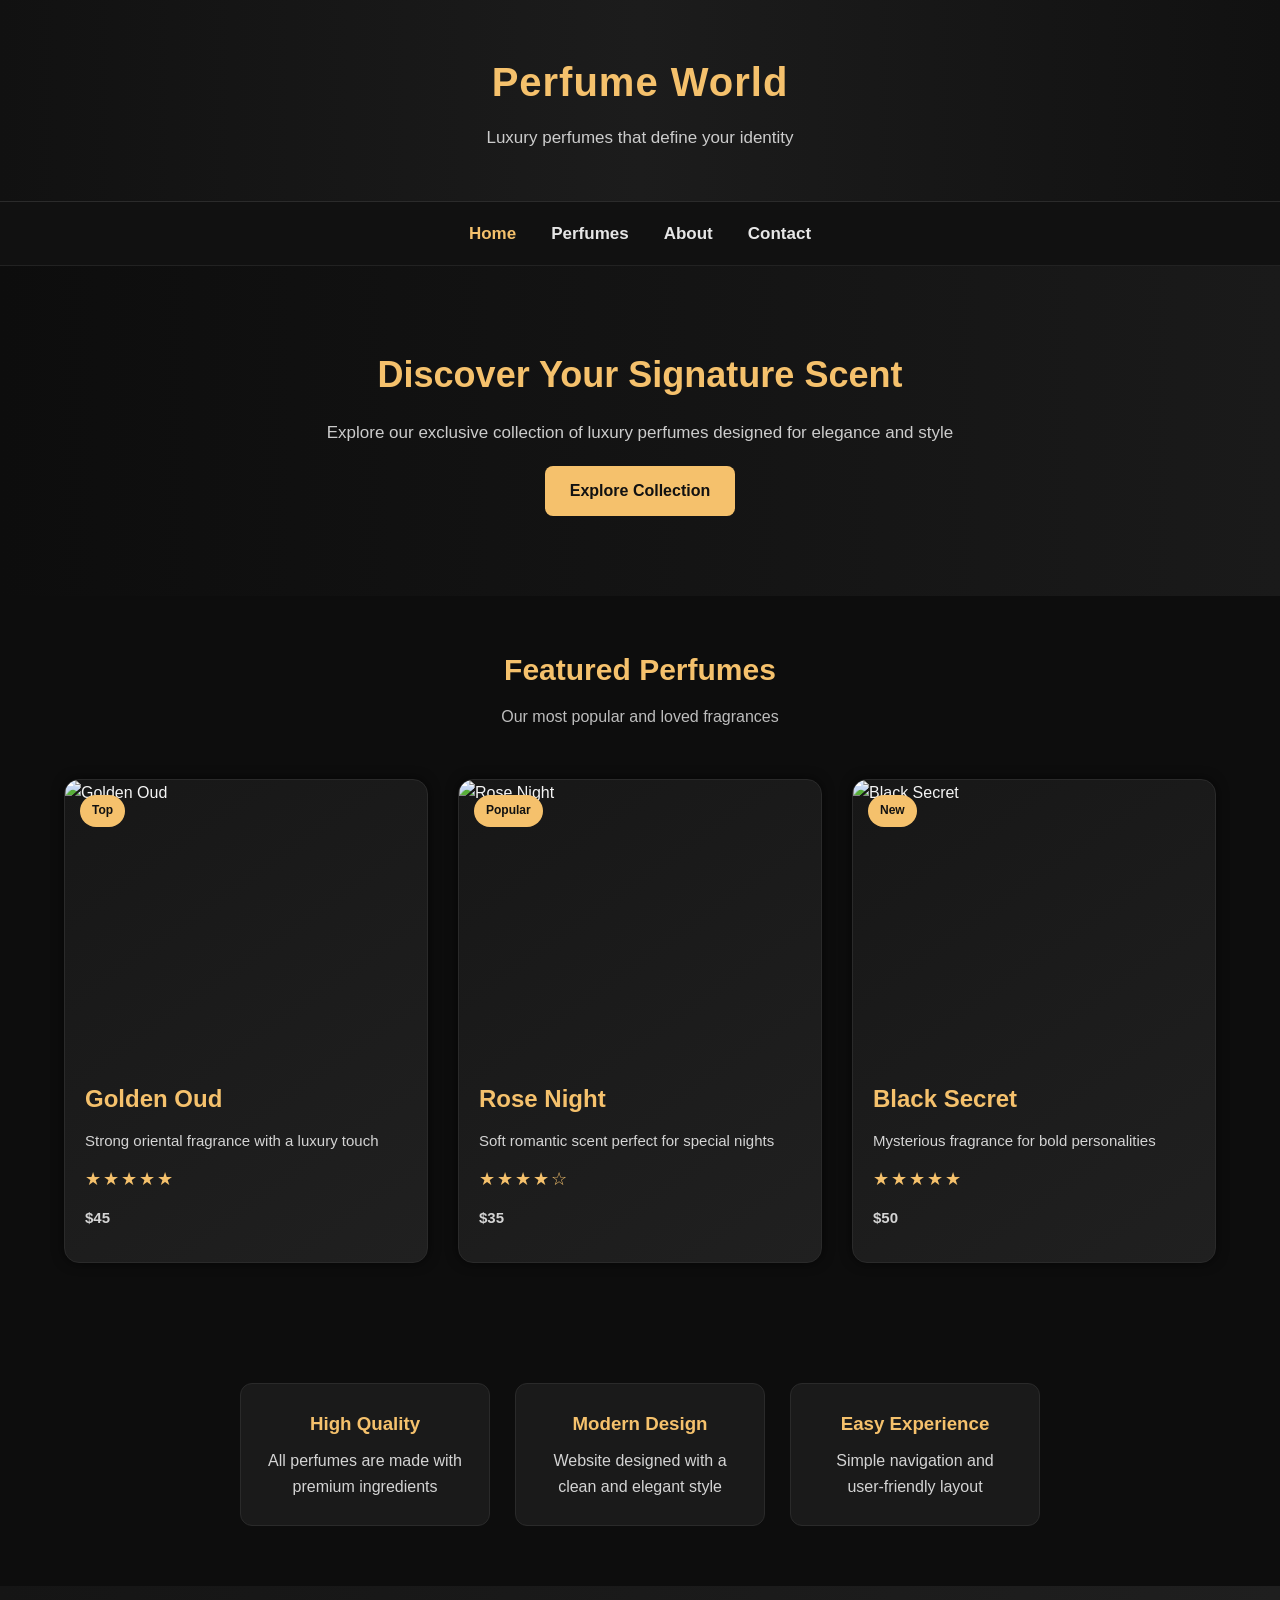
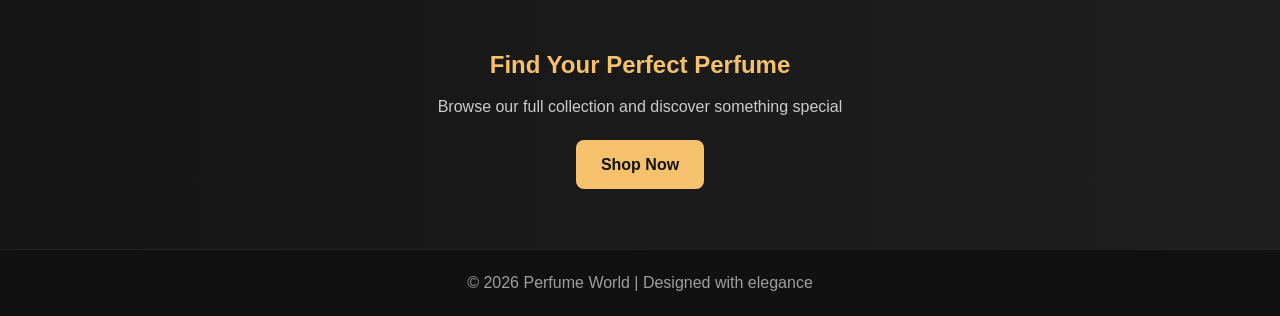
==== index.html @ 1227d88a "Add files via upload" ====
<!DOCTYPE html>
<html lang="en">
<head>
    <meta charset="UTF-8">
    <meta name="viewport" content="width=device-width, initial-scale=1.0">
    <title>Perfume World</title>
    <link rel="stylesheet" href="style.css">
</head>
<body>

    <!-- HEADER -->
    <header class="page-header">
        <h1>Perfume World</h1>
        <p>Luxury perfumes that define your identity</p>
    </header>

    <!-- NAV -->
    <nav>
        <a href="index.html" class="active">Home</a>
        <a href="perfumes.html">Perfumes</a>
        <a href="about.html">About</a>
        <a href="contact.html">Contact</a>
    </nav>

    <!-- HERO -->
    <section class="hero">
        <h2>Discover Your Signature Scent</h2>
        <p>Explore our exclusive collection of luxury perfumes designed for elegance and style</p>
        <a href="perfumes.html" class="btn">Explore Collection</a>
    </section>

    <!-- FEATURED -->
    <section class="section-title">
        <h2>Featured Perfumes</h2>
        <p>Our most popular and loved fragrances</p>
    </section>

    <section class="products">

        <div class="card">
            <span class="badge">Top</span>
            <div class="img-box">
                <img src="images/perfume1.jpg" alt="Golden Oud">
            </div>
            <div class="info">
                <h3>Golden Oud</h3>
                <p>Strong oriental fragrance with a luxury touch</p>
                <div class="stars">★★★★★</div>
                <p class="price">$45</p>
            </div>
        </div>

        <div class="card">
            <span class="badge">Popular</span>
            <div class="img-box">
                <img src="images/perfume2.jpg" alt="Rose Night">
            </div>
            <div class="info">
                <h3>Rose Night</h3>
                <p>Soft romantic scent perfect for special nights</p>
                <div class="stars">★★★★☆</div>
                <p class="price">$35</p>
            </div>
        </div>

        <div class="card">
            <span class="badge">New</span>
            <div class="img-box">
                <img src="images/perfume3.jpg" alt="Black Secret">
            </div>
            <div class="info">
                <h3>Black Secret</h3>
                <p>Mysterious fragrance for bold personalities</p>
                <div class="stars">★★★★★</div>
                <p class="price">$50</p>
            </div>
        </div>

    </section>

    <!-- WHY US -->
    <section class="features">

        <div class="feature-box">
            <h3>High Quality</h3>
            <p>All perfumes are made with premium ingredients</p>
        </div>

        <div class="feature-box">
            <h3>Modern Design</h3>
            <p>Website designed with a clean and elegant style</p>
        </div>

        <div class="feature-box">
            <h3>Easy Experience</h3>
            <p>Simple navigation and user-friendly layout</p>
        </div>

    </section>

    <!-- CTA -->
    <section class="cta">
        <h2>Find Your Perfect Perfume</h2>
        <p>Browse our full collection and discover something special</p>
        <a href="perfumes.html" class="btn">Shop Now</a>
    </section>

    <!-- FOOTER -->
    <footer>
        <p>&copy; 2026 Perfume World | Designed with elegance</p>
    </footer>

</body>
</html>
---- style.css ----
* {
    margin: 0;
    padding: 0;
    box-sizing: border-box;
}

body {
    font-family: Arial, sans-serif;
    background-color: #0d0d0d;
    color: #f5f5f5;
    line-height: 1.6;
}

/* HEADER */
.page-header {
    background: linear-gradient(to right, #111111, #1c1c1c, #111111);
    text-align: center;
    padding: 50px 20px;
    border-bottom: 1px solid #2b2b2b;
}

.page-header h1 {
    font-size: 40px;
    color: #f5c16c;
    margin-bottom: 10px;
    letter-spacing: 1px;
}

.page-header p {
    color: #cccccc;
    font-size: 17px;
}

/* NAV */
nav {
    background-color: #111111;
    display: flex;
    justify-content: center;
    align-items: center;
    gap: 35px;
    padding: 18px 15px;
    position: sticky;
    top: 0;
    z-index: 1000;
    border-bottom: 1px solid #222;
}

nav a {
    color: #e6e6e6;
    text-decoration: none;
    font-size: 17px;
    font-weight: bold;
    transition: 0.3s;
}

nav a:hover,
nav a.active {
    color: #f5c16c;
}

/* SECTION TITLE */
.section-title {
    text-align: center;
    padding: 50px 20px 20px;
}

.section-title h2 {
    font-size: 30px;
    color: #f5c16c;
    margin-bottom: 10px;
}

.section-title p {
    color: #bdbdbd;
    font-size: 16px;
}

/* HERO */
.hero {
    text-align: center;
    padding: 80px 20px;
    background: linear-gradient(to right, #0d0d0d, #1a1a1a);
}

.hero h2 {
    font-size: 36px;
    color: #f5c16c;
    margin-bottom: 15px;
}

.hero p {
    color: #cccccc;
    margin-bottom: 20px;
    font-size: 17px;
}

.btn {
    background-color: #f5c16c;
    color: #111;
    padding: 12px 25px;
    border-radius: 8px;
    text-decoration: none;
    font-weight: bold;
    transition: 0.3s;
    display: inline-block;
}

.btn:hover {
    background-color: #ddb05c;
}

/* FEATURES */
.features {
    display: flex;
    justify-content: center;
    gap: 25px;
    padding: 60px 20px;
    flex-wrap: wrap;
}

.feature-box {
    background-color: #1a1a1a;
    padding: 25px;
    width: 250px;
    text-align: center;
    border-radius: 12px;
    border: 1px solid #2a2a2a;
    transition: 0.3s;
}

.feature-box:hover {
    transform: translateY(-8px);
    border-color: #f5c16c;
}

.feature-box h3 {
    color: #f5c16c;
    margin-bottom: 10px;
}

.feature-box p {
    color: #d4d4d4;
}

/* CTA */
.cta {
    text-align: center;
    padding: 60px 20px;
    background: linear-gradient(to right, #151515, #1f1f1f);
}

.cta h2 {
    color: #f5c16c;
    margin-bottom: 10px;
}

.cta p {
    color: #ccc;
    margin-bottom: 20px;
}

/* SEARCH */
.search-box {
    text-align: center;
    margin: 30px 20px;
}

.search-box input {
    width: 320px;
    max-width: 90%;
    padding: 12px;
    border-radius: 8px;
    border: 1px solid #444;
    background-color: #111;
    color: white;
    outline: none;
}

.search-box input:focus {
    border-color: #f5c16c;
    box-shadow: 0 0 8px rgba(245, 193, 108, 0.15);
}

/* PRODUCTS */
.products {
    width: 90%;
    margin: 30px auto 60px;
    display: grid;
    grid-template-columns: repeat(3, 1fr);
    gap: 30px;
}

/* CARD */
.card {
    background: linear-gradient(145deg, #171717, #202020);
    border-radius: 15px;
    overflow: hidden;
    box-shadow: 0 0 12px rgba(0, 0, 0, 0.6);
    position: relative;
    transition: 0.4s;
    border: 1px solid #2a2a2a;
}

.card:hover {
    transform: translateY(-10px);
    box-shadow: 0 0 20px rgba(245, 193, 108, 0.20);
}

.badge {
    position: absolute;
    top: 15px;
    left: 15px;
    background-color: #f5c16c;
    color: #111;
    padding: 6px 12px;
    font-size: 12px;
    font-weight: bold;
    border-radius: 20px;
    z-index: 2;
}

.img-box {
    overflow: hidden;
}

.img-box img {
    width: 100%;
    height: 280px;
    object-fit: cover;
    display: block;
    transition: 0.5s;
}

.card:hover .img-box img {
    transform: scale(1.08);
}

.info {
    padding: 20px;
}

.info h3 {
    font-size: 24px;
    color: #f5c16c;
    margin-bottom: 10px;
}

.info p {
    color: #d4d4d4;
    margin-bottom: 12px;
    font-size: 15px;
}

.stars {
    color: #f5c16c;
    margin-bottom: 12px;
    font-size: 18px;
    letter-spacing: 2px;
}

.price {
    font-size: 22px;
    font-weight: bold;
    color: #ffffff;
    margin-bottom: 15px;
}

.buy-btn {
    width: 100%;
    padding: 12px;
    background-color: transparent;
    color: #f5c16c;
    border: 1px solid #f5c16c;
    border-radius: 8px;
    font-size: 15px;
    font-weight: bold;
    cursor: pointer;
    transition: 0.3s;
}

.buy-btn:hover {
    background-color: #f5c16c;
    color: #111;
}

/* NEWSLETTER */
.newsletter {
    width: 85%;
    margin: 0 auto 60px;
    background: linear-gradient(to right, #151515, #1d1d1d);
    border: 1px solid #2a2a2a;
    border-radius: 15px;
    text-align: center;
    padding: 45px 20px;
}

.newsletter h2 {
    font-size: 30px;
    color: #f5c16c;
    margin-bottom: 12px;
}

.newsletter p {
    color: #cfcfcf;
    margin-bottom: 25px;
    font-size: 16px;
}

.newsletter-form {
    display: flex;
    justify-content: center;
    gap: 10px;
    flex-wrap: wrap;
}

.newsletter-form input {
    width: 320px;
    max-width: 100%;
    padding: 12px;
    border: 1px solid #444;
    border-radius: 8px;
    background-color: #0f0f0f;
    color: white;
    outline: none;
}

.newsletter-form input:focus {
    border-color: #f5c16c;
    box-shadow: 0 0 8px rgba(245, 193, 108, 0.15);
}

.newsletter-form button {
    padding: 12px 22px;
    border: none;
    border-radius: 8px;
    background-color: #f5c16c;
    color: #111;
    font-weight: bold;
    cursor: pointer;
    transition: 0.3s;
}

.newsletter-form button:hover {
    background-color: #ddb05c;
}

/* CONTACT HERO */
.contact-hero {
    text-align: center;
    padding: 50px 20px 20px;
}

.contact-hero h2 {
    color: #f5c16c;
    font-size: 32px;
    margin-bottom: 10px;
}

.contact-hero p {
    color: #cfcfcf;
    font-size: 16px;
}

/* CONTACT / LOGIN BOXES */
.contact-section {
    width: 90%;
    margin: 50px auto;
    display: grid;
    grid-template-columns: 1fr 1fr;
    gap: 30px;
}

.contact-info-box,
.contact-form-box {
    background: linear-gradient(145deg, #171717, #202020);
    border: 1px solid #2a2a2a;
    border-radius: 15px;
    padding: 30px;
}

.fancy-box {
    background: linear-gradient(145deg, #161616, #222222);
    border: 1px solid #2e2e2e;
    border-radius: 18px;
    box-shadow: 0 0 18px rgba(0, 0, 0, 0.35);
    transition: 0.3s;
}

.fancy-box:hover {
    transform: translateY(-5px);
    box-shadow: 0 0 25px rgba(245, 193, 108, 0.12);
}

.contact-info-box h2,
.contact-form-box h2 {
    color: #f5c16c;
    margin-bottom: 15px;
}

.contact-info-box p {
    color: #d2d2d2;
    margin-bottom: 12px;
}

.contact-details {
    margin-top: 20px;
}

.detail-card {
    background-color: #111;
    border: 1px solid #2b2b2b;
    border-radius: 14px;
    padding: 18px;
    margin-top: 15px;
}

.detail-card h3 {
    color: #f5c16c;
    margin-bottom: 6px;
    font-size: 18px;
}

.detail-card p {
    color: #d8d8d8;
    margin: 0;
}

/* FORMS */
.contact-form label {
    display: block;
    margin-bottom: 8px;
    color: #f5c16c;
    font-weight: bold;
}

.contact-form input,
.contact-form textarea {
    width: 100%;
    padding: 12px;
    margin-bottom: 18px;
    border-radius: 8px;
    border: 1px solid #333;
    background-color: #0f0f0f;
    color: white;
    outline: none;
}

.contact-form input:focus,
.contact-form textarea:focus {
    border-color: #f5c16c;
    box-shadow: 0 0 8px rgba(245, 193, 108, 0.15);
}

.send-btn {
    width: 100%;
    padding: 12px;
    background-color: #f5c16c;
    color: #111;
    border: none;
    border-radius: 8px;
    font-weight: bold;
    cursor: pointer;
    transition: 0.3s;
}

.send-btn:hover {
    background-color: #ddb05c;
}

/* LOGIN */
.login-wrapper {
    width: 90%;
    margin: 60px auto;
    display: flex;
    justify-content: center;
    align-items: center;
}

.login-card {
    width: 100%;
    max-width: 500px;
    padding: 35px;
}

.login-top {
    text-align: center;
    margin-bottom: 25px;
}

.login-top h2 {
    color: #f5c16c;
    font-size: 30px;
    margin-bottom: 8px;
}

.login-top p {
    color: #cfcfcf;
    font-size: 15px;
}

.login-extra {
    text-align: center;
    margin-top: 18px;
}

.login-extra p {
    color: #d0d0d0;
    font-size: 14px;
}

.login-extra span {
    color: #f5c16c;
    font-weight: bold;
    cursor: pointer;
}

.single-box {
    max-width: 500px;
    margin: 0 auto;
    grid-column: 1 / -1;
}

/* CART */
.cart-section {
    width: 90%;
    margin: 50px auto;
}

.cart-item {
    display: flex;
    gap: 20px;
    background: linear-gradient(145deg, #171717, #202020);
    border: 1px solid #2a2a2a;
    border-radius: 15px;
    padding: 20px;
    margin-bottom: 20px;
    align-items: center;
}

.cart-item img {
    width: 140px;
    height: 140px;
    object-fit: cover;
    border-radius: 12px;
}

.cart-item-info h3 {
    color: #f5c16c;
    margin-bottom: 8px;
}

.cart-item-info p {
    color: #d4d4d4;
    margin-bottom: 8px;
}

.cart-buttons {
    display: flex;
    gap: 10px;
    margin-top: 10px;
    flex-wrap: wrap;
}

.cart-buttons button,
.clear-btn {
    padding: 10px 14px;
    border: 1px solid #f5c16c;
    background: transparent;
    color: #f5c16c;
    border-radius: 8px;
    cursor: pointer;
    transition: 0.3s;
}

.cart-buttons button:hover,
.clear-btn:hover {
    background-color: #f5c16c;
    color: #111;
}

.cart-summary {
    margin-top: 30px;
    background: linear-gradient(145deg, #171717, #202020);
    border: 1px solid #2a2a2a;
    border-radius: 15px;
    padding: 25px;
    text-align: center;
}

.cart-summary h2 {
    color: #f5c16c;
    margin-bottom: 15px;
}

#cart-total {
    font-size: 24px;
    color: white;
    margin-bottom: 20px;
}

.empty-cart {
    text-align: center;
    color: #cccccc;
    font-size: 20px;
    margin: 40px 0;
}

/* LOADER */
#loader {
    position: fixed;
    width: 100%;
    height: 100%;
    background: #0d0d0d;
    display: flex;
    justify-content: center;
    align-items: center;
    z-index: 9999;
}

#loader::after {
    content: "";
    width: 45px;
    height: 45px;
    border: 4px solid #f5c16c;
    border-top: 4px solid transparent;
    border-radius: 50%;
    animation: spin 1s linear infinite;
}

/* TOAST */
.toast-message {
    position: fixed;
    right: 20px;
    bottom: 20px;
    background-color: #f5c16c;
    color: #111;
    padding: 12px 18px;
    border-radius: 8px;
    font-weight: bold;
    z-index: 10000;
    opacity: 0;
    transform: translateY(20px);
    transition: 0.3s;
}

.toast-message.show {
    opacity: 1;
    transform: translateY(0);
}

@keyframes spin {
    100% {
        transform: rotate(360deg);
    }
}

/* FOOTER */
footer {
    background-color: #111111;
    text-align: center;
    padding: 20px;
    color: #9e9e9e;
    border-top: 1px solid #222;
}

/* RESPONSIVE */
@media (max-width: 992px) {
    .products {
        grid-template-columns: repeat(2, 1fr);
    }
}

@media (max-width: 768px) {
    .page-header h1 {
        font-size: 32px;
    }

    nav {
        flex-direction: column;
        gap: 12px;
    }

    .products {
        grid-template-columns: 1fr;
    }

    .newsletter h2 {
        font-size: 25px;
    }

    .contact-section {
        grid-template-columns: 1fr;
    }

    .cart-item {
        flex-direction: column;
        text-align: center;
    }

    .cart-item img {
        width: 100%;
        max-width: 250px;
        height: auto;
    }

    .cart-buttons {
        justify-content: center;
    }

    .hero h2 {
        font-size: 30px;
    }

    .contact-hero h2 {
        font-size: 27px;
    }
}
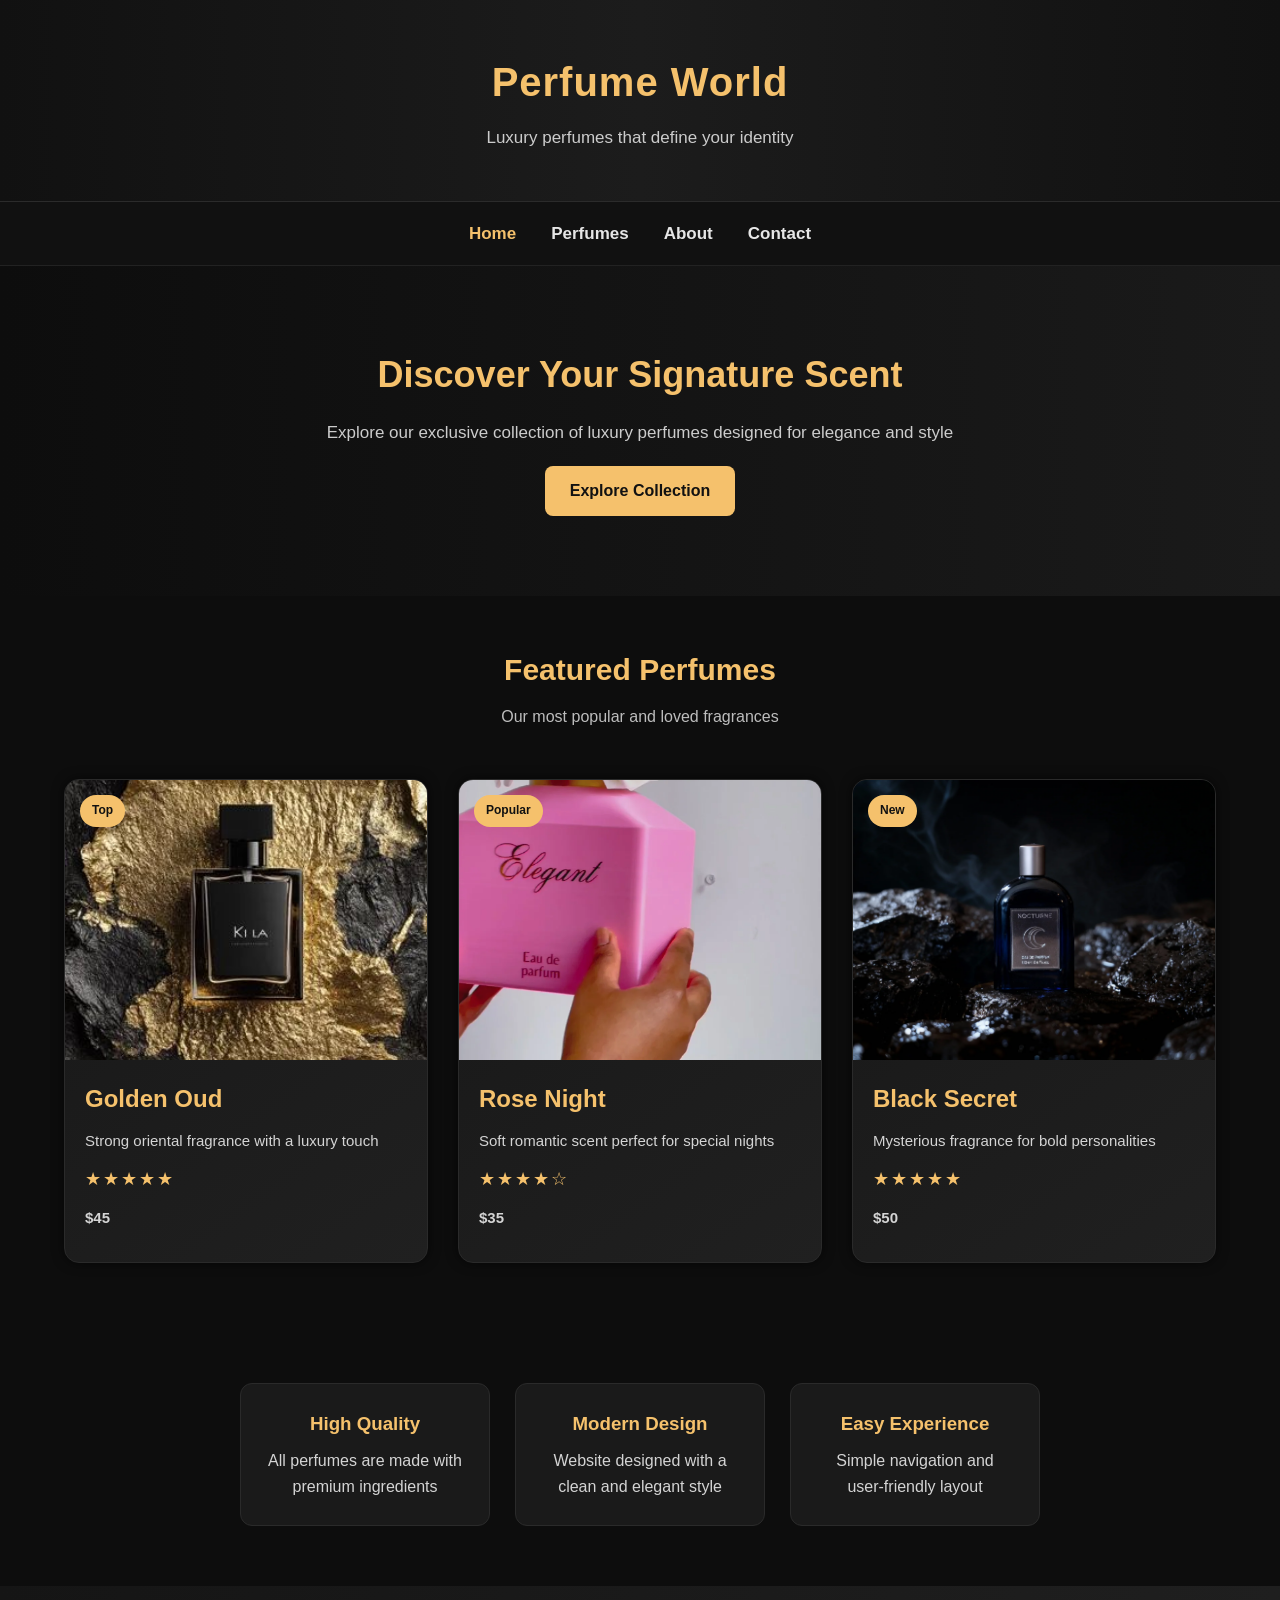
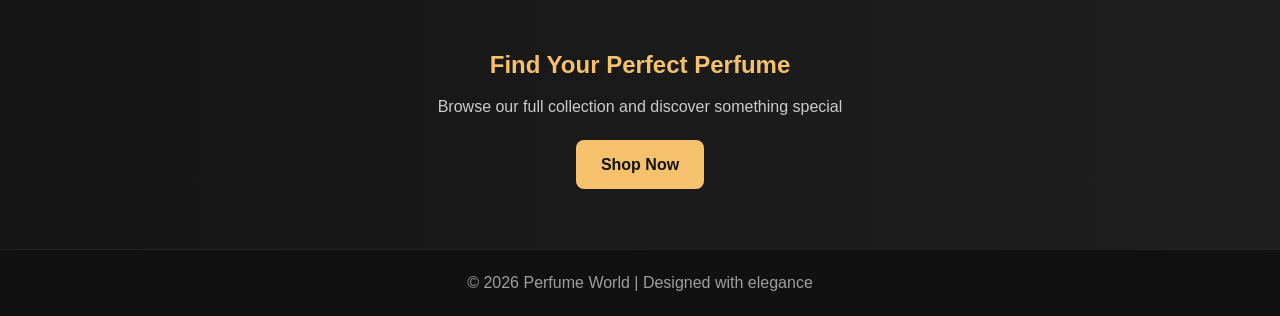
==== commit 11bdaf15: "Update index.html" ====
--- a/index.html
+++ b/index.html
@@ -40,7 +40,7 @@
         <div class="card">
             <span class="badge">Top</span>
             <div class="img-box">
-                <img src="images/perfume1.jpg" alt="Golden Oud">
+                <img src="perfume1.jpg" alt="Golden Oud">
             </div>
             <div class="info">
                 <h3>Golden Oud</h3>
@@ -53,7 +53,7 @@
         <div class="card">
             <span class="badge">Popular</span>
             <div class="img-box">
-                <img src="images/perfume2.jpg" alt="Rose Night">
+                <img src="perfume2.jpg" alt="Rose Night">
             </div>
             <div class="info">
                 <h3>Rose Night</h3>
@@ -66,7 +66,7 @@
         <div class="card">
             <span class="badge">New</span>
             <div class="img-box">
-                <img src="images/perfume3.jpg" alt="Black Secret">
+                <img src="perfume3.jpg" alt="Black Secret">
             </div>
             <div class="info">
                 <h3>Black Secret</h3>
@@ -111,4 +111,4 @@
     </footer>
 
 </body>
-</html>+</html>
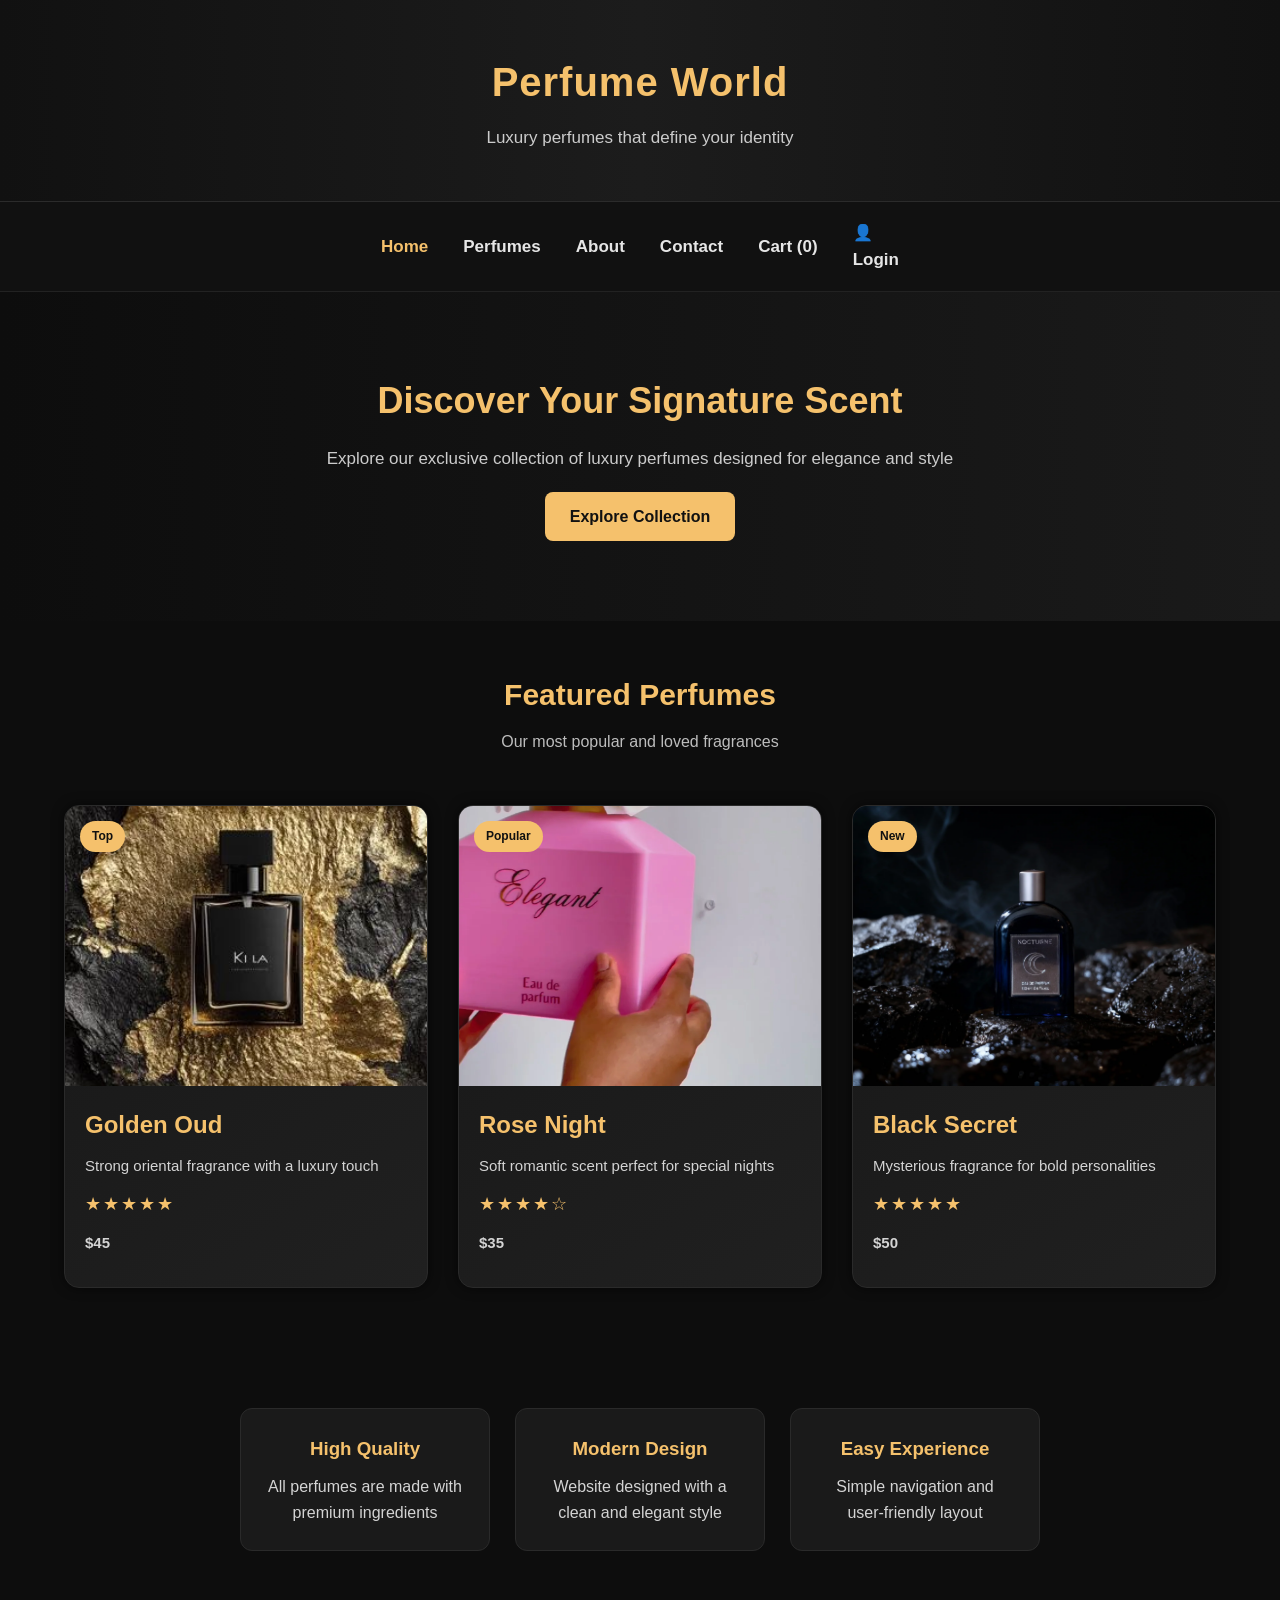
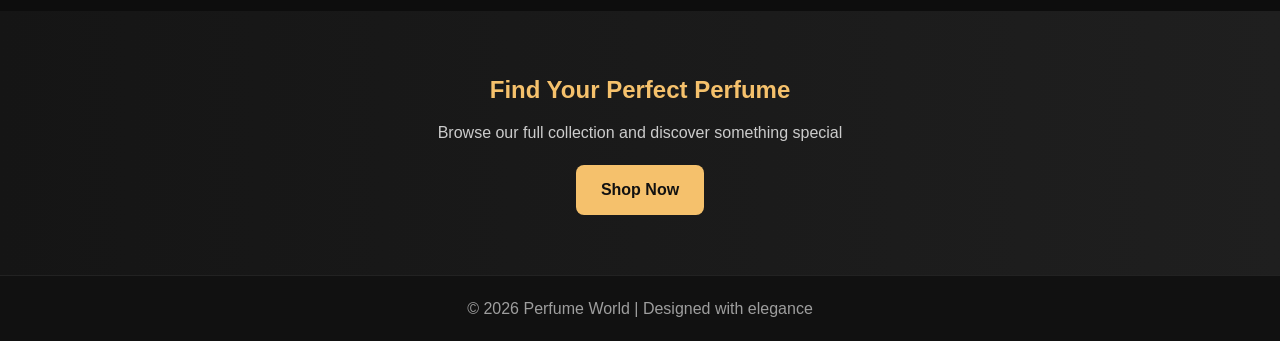
==== commit 3eae24ab: "Update index.html" ====
--- a/index.html
+++ b/index.html
@@ -8,28 +8,49 @@
 </head>
 <body>
 
-    <!-- HEADER -->
+    <div id="loader"></div>
+
     <header class="page-header">
         <h1>Perfume World</h1>
         <p>Luxury perfumes that define your identity</p>
     </header>
 
-    <!-- NAV -->
     <nav>
         <a href="index.html" class="active">Home</a>
         <a href="perfumes.html">Perfumes</a>
         <a href="about.html">About</a>
         <a href="contact.html">Contact</a>
+        <a href="cart.html">Cart (<span id="cart-count">0</span>)</a>
+
+        <div class="nav-right">
+            <div class="profile-box" onclick="toggleProfileMenu(event)">
+                <div class="profile-icon">👤</div>
+
+                <div class="profile-menu" id="profile-menu">
+                    <div id="guest-menu">
+                        <a href="login.html">Login</a>
+                    </div>
+
+                    <div id="user-menu" style="display:none;">
+                        <div class="user-info">
+                            <p id="nav-user-name"></p>
+                            <p id="nav-user-email"></p>
+                        </div>
+                        <hr>
+                        <a href="profile.html">My Profile</a>
+                        <a href="#" onclick="logoutUser()">Logout</a>
+                    </div>
+                </div>
+            </div>
+        </div>
     </nav>
 
-    <!-- HERO -->
     <section class="hero">
         <h2>Discover Your Signature Scent</h2>
         <p>Explore our exclusive collection of luxury perfumes designed for elegance and style</p>
         <a href="perfumes.html" class="btn">Explore Collection</a>
     </section>
 
-    <!-- FEATURED -->
     <section class="section-title">
         <h2>Featured Perfumes</h2>
         <p>Our most popular and loved fragrances</p>
@@ -78,7 +99,6 @@
 
     </section>
 
-    <!-- WHY US -->
     <section class="features">
 
         <div class="feature-box">
@@ -98,17 +118,16 @@
 
     </section>
 
-    <!-- CTA -->
     <section class="cta">
         <h2>Find Your Perfect Perfume</h2>
         <p>Browse our full collection and discover something special</p>
         <a href="perfumes.html" class="btn">Shop Now</a>
     </section>
 
-    <!-- FOOTER -->
     <footer>
         <p>&copy; 2026 Perfume World | Designed with elegance</p>
     </footer>
 
+    <script src="script.js"></script>
 </body>
 </html>
